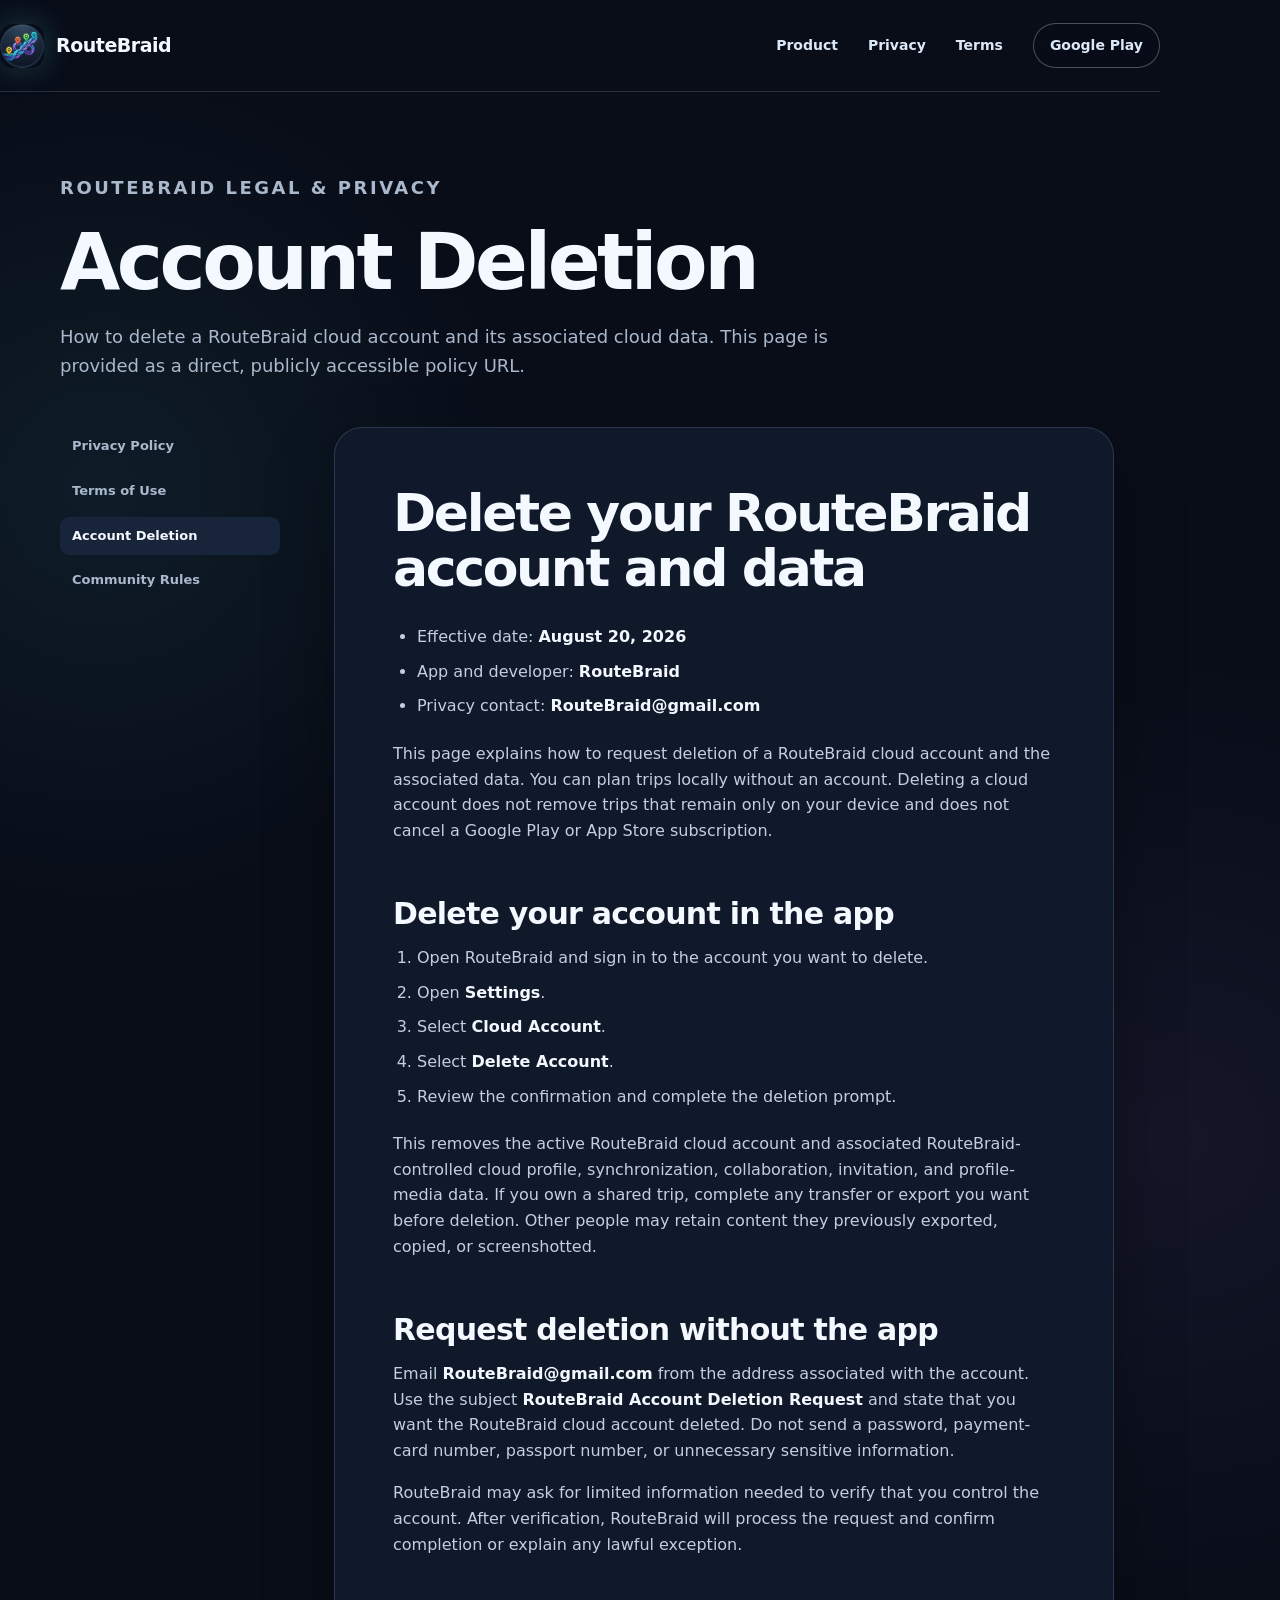
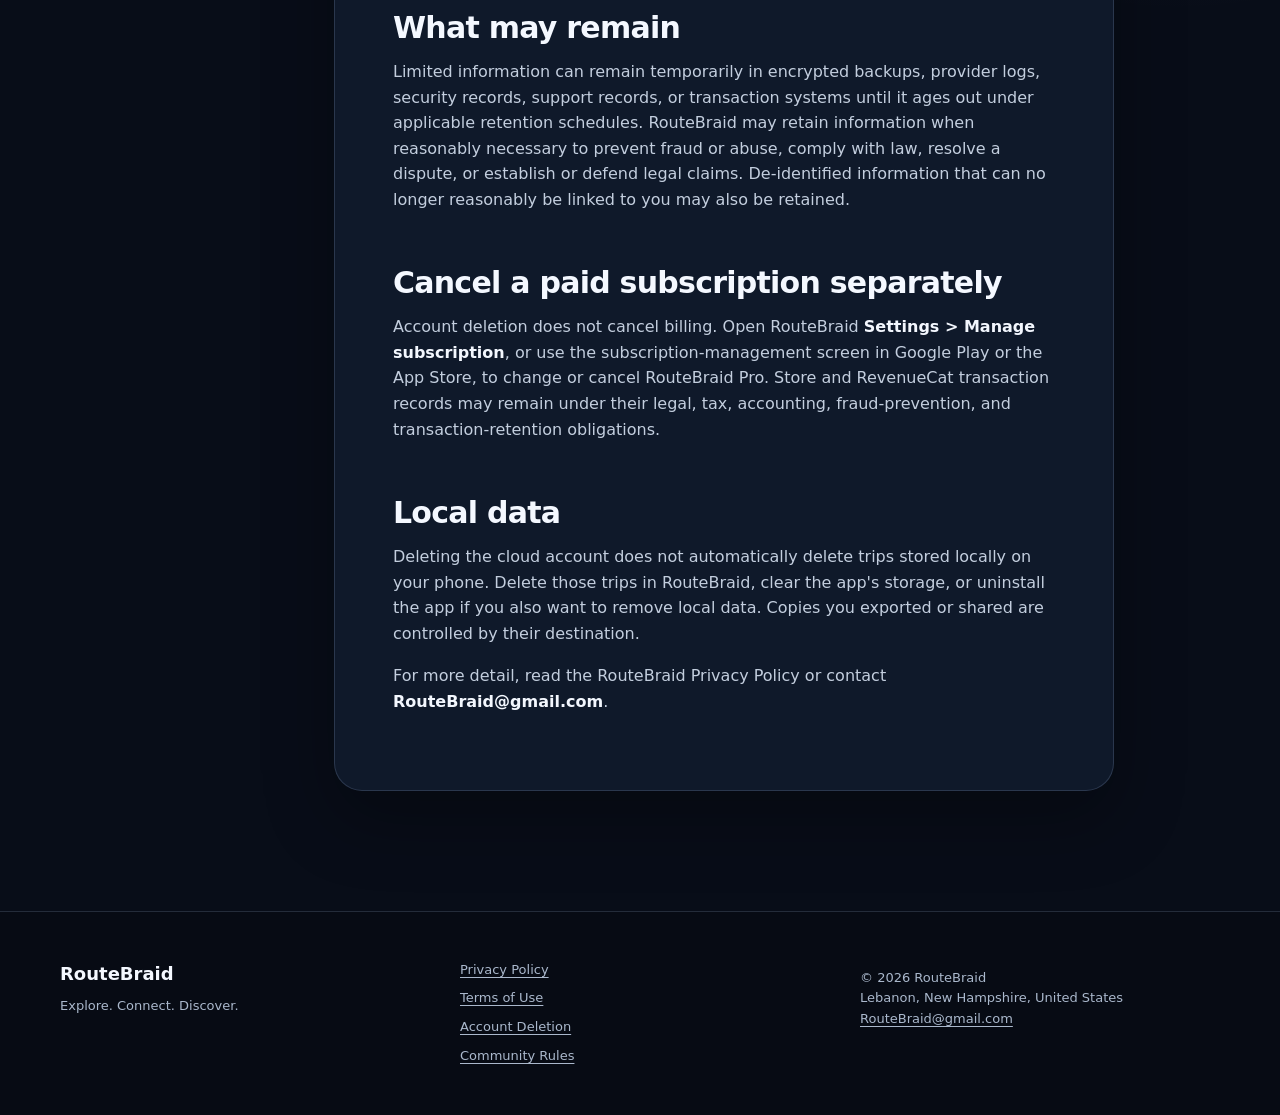
==== account-deletion/index.html @ 851195bb "init" ====
<!doctype html>
<html lang="en">
<head>
  <meta charset="utf-8">
  <meta name="viewport" content="width=device-width, initial-scale=1">
  <meta name="theme-color" content="#0b1020">
  <meta name="description" content="How to delete a RouteBraid cloud account and its associated cloud data.">
  <meta property="og:type" content="article">
  <meta property="og:title" content="Account Deletion · RouteBraid">
  <meta property="og:description" content="How to delete a RouteBraid cloud account and its associated cloud data.">
  <title>Account Deletion · RouteBraid</title>
  <link rel="icon" href="../assets/app-icon.png">
  <link rel="stylesheet" href="../assets/styles.css">
</head>
<body class="legal-page">
  <a class="skip-link" href="#document">Skip to document</a>
  <header class="site-header">
    <a class="brand" href="../" aria-label="RouteBraid home">
      <img src="../assets/app-icon.png" alt="" width="44" height="44">
      <span>RouteBraid</span>
    </a>
    <nav class="site-nav" aria-label="Primary navigation">
      <a href="../">Product</a>
      <a href="../privacy/">Privacy</a>
      <a href="../terms/">Terms</a>
      <a class="nav-cta" href="https://play.google.com/store/apps/details?id=com.routebraid.app" rel="noopener">Google Play</a>
    </nav>
  </header>
  <main class="legal-main shell">
    <header class="legal-intro">
      <p class="eyebrow">RouteBraid legal &amp; privacy</p>
      <h1>Account Deletion</h1>
      <p>How to delete a RouteBraid cloud account and its associated cloud data. This page is provided as a direct, publicly accessible policy URL.</p>
    </header>
    <div class="legal-layout">
      <nav class="legal-side" aria-label="Legal documents">
        <a href="../privacy/">Privacy Policy</a>
<a href="../terms/">Terms of Use</a>
<a href="../account-deletion/" aria-current="page">Account Deletion</a>
<a href="../community/">Community Rules</a>
      </nav>
      <article class="legal-document" id="document">
        <h1>Delete your RouteBraid account and data</h1>
<ul>
<li>Effective date: <strong>August 20, 2026</strong></li>
<li>App and developer: <strong>RouteBraid</strong></li>
<li>Privacy contact: <strong>RouteBraid@gmail.com</strong></li>
</ul>
<p>This page explains how to request deletion of a RouteBraid cloud account and the associated data. You can plan trips locally without an account. Deleting a cloud account does not remove trips that remain only on your device and does not cancel a Google Play or App Store subscription.</p>
<h2>Delete your account in the app</h2>
<ol>
<li>Open RouteBraid and sign in to the account you want to delete.</li>
<li>Open <strong>Settings</strong>.</li>
<li>Select <strong>Cloud Account</strong>.</li>
<li>Select <strong>Delete Account</strong>.</li>
<li>Review the confirmation and complete the deletion prompt.</li>
</ol>
<p>This removes the active RouteBraid cloud account and associated RouteBraid-controlled cloud profile, synchronization, collaboration, invitation, and profile-media data. If you own a shared trip, complete any transfer or export you want before deletion. Other people may retain content they previously exported, copied, or screenshotted.</p>
<h2>Request deletion without the app</h2>
<p>Email <strong>RouteBraid@gmail.com</strong> from the address associated with the account. Use the subject <strong>RouteBraid Account Deletion Request</strong> and state that you want the RouteBraid cloud account deleted. Do not send a password, payment-card number, passport number, or unnecessary sensitive information.</p>
<p>RouteBraid may ask for limited information needed to verify that you control the account. After verification, RouteBraid will process the request and confirm completion or explain any lawful exception.</p>
<h2>What may remain</h2>
<p>Limited information can remain temporarily in encrypted backups, provider logs, security records, support records, or transaction systems until it ages out under applicable retention schedules. RouteBraid may retain information when reasonably necessary to prevent fraud or abuse, comply with law, resolve a dispute, or establish or defend legal claims. De-identified information that can no longer reasonably be linked to you may also be retained.</p>
<h2>Cancel a paid subscription separately</h2>
<p>Account deletion does not cancel billing. Open RouteBraid <strong>Settings &gt; Manage subscription</strong>, or use the subscription-management screen in Google Play or the App Store, to change or cancel RouteBraid Pro. Store and RevenueCat transaction records may remain under their legal, tax, accounting, fraud-prevention, and transaction-retention obligations.</p>
<h2>Local data</h2>
<p>Deleting the cloud account does not automatically delete trips stored locally on your phone. Delete those trips in RouteBraid, clear the app's storage, or uninstall the app if you also want to remove local data. Copies you exported or shared are controlled by their destination.</p>
<p>For more detail, read the RouteBraid Privacy Policy or contact <strong>RouteBraid@gmail.com</strong>.</p>
      </article>
    </div>
  </main>
  <footer class="site-footer">
    <div class="shell footer-grid">
      <div><strong>RouteBraid</strong><p>Explore. Connect. Discover.</p></div>
      <nav aria-label="Legal navigation"><a href="../privacy/">Privacy Policy</a>
<a href="../terms/">Terms of Use</a>
<a href="../account-deletion/" aria-current="page">Account Deletion</a>
<a href="../community/">Community Rules</a></nav>
      <p>© 2026 RouteBraid<br>Lebanon, New Hampshire, United States<br><a href="mailto:RouteBraid@gmail.com">RouteBraid@gmail.com</a></p>
    </div>
  </footer>
</body>
</html>
---- assets/styles.css ----
:root {
  color-scheme: dark;
  --bg: #080d18;
  --bg-raised: #0f1728;
  --surface: #131d30;
  --surface-soft: #18243a;
  --line: rgba(168, 193, 231, 0.18);
  --text: #f4f8ff;
  --muted: #aab8cc;
  --cyan: #62e8f5;
  --violet: #b98cff;
  --primary: #8b6df6;
  --primary-strong: #7658ef;
  --shadow: 0 28px 70px rgba(0, 0, 0, 0.3);
  font-family: Inter, ui-sans-serif, system-ui, -apple-system, BlinkMacSystemFont, "Segoe UI", sans-serif;
}

* { box-sizing: border-box; }

html {
  scroll-behavior: smooth;
  background: var(--bg);
}

body {
  margin: 0;
  background:
    radial-gradient(circle at 8% 18%, rgba(98, 232, 245, 0.07), transparent 26rem),
    radial-gradient(circle at 92% 42%, rgba(185, 140, 255, 0.07), transparent 30rem),
    var(--bg);
  color: var(--text);
  font-family: inherit;
  line-height: 1.6;
}

img { max-width: 100%; }
a { color: inherit; }

.skip-link {
  position: fixed;
  z-index: 100;
  top: 12px;
  left: 12px;
  padding: 10px 14px;
  border-radius: 8px;
  background: #fff;
  color: #101524;
  transform: translateY(-150%);
}

.skip-link:focus { transform: translateY(0); }

.shell {
  width: min(1160px, calc(100% - 40px));
  margin-inline: auto;
}

.site-header {
  position: absolute;
  z-index: 10;
  top: 0;
  left: 50%;
  display: flex;
  width: min(1160px, calc(100% - 40px));
  min-height: 92px;
  align-items: center;
  justify-content: space-between;
  gap: 28px;
  border-bottom: 1px solid rgba(255, 255, 255, 0.14);
  transform: translateX(-50%);
}

.brand {
  display: inline-flex;
  align-items: center;
  gap: 12px;
  font-size: 19px;
  font-weight: 850;
  letter-spacing: -0.025em;
  text-decoration: none;
}

.brand img {
  width: 44px;
  height: 44px;
  border-radius: 13px;
  box-shadow: 0 0 32px rgba(98, 232, 245, 0.22);
}

.site-nav {
  display: flex;
  align-items: center;
  gap: clamp(14px, 2.4vw, 30px);
  color: #dce8f8;
  font-size: 14px;
  font-weight: 700;
}

.site-nav a { text-decoration: none; }
.site-nav a:hover { color: var(--cyan); }

.site-nav .nav-cta {
  padding: 10px 16px;
  border: 1px solid rgba(255, 255, 255, 0.28);
  border-radius: 999px;
  background: rgba(8, 13, 24, 0.42);
  backdrop-filter: blur(10px);
}

.hero {
  position: relative;
  display: grid;
  min-height: 780px;
  align-items: end;
  overflow: hidden;
  border-bottom: 1px solid var(--line);
}

.hero-image,
.hero-shade {
  position: absolute;
  inset: 0;
}

.hero-image {
  background-image: url("routebraid-hero.jpg");
  background-position: center;
  background-size: cover;
  transform: scale(1.025);
}

.hero-shade {
  background:
    linear-gradient(90deg, rgba(4, 8, 17, 0.97) 0%, rgba(4, 8, 17, 0.84) 38%, rgba(4, 8, 17, 0.16) 74%),
    linear-gradient(0deg, #080d18 0%, transparent 44%);
}

.hero-content {
  position: relative;
  z-index: 1;
  padding-top: 170px;
  padding-bottom: 116px;
}

.eyebrow {
  margin: 0 0 18px;
  color: var(--cyan);
  font-size: 12px;
  font-weight: 850;
  letter-spacing: 0.14em;
  text-transform: uppercase;
}

.status-dot {
  display: inline-block;
  width: 8px;
  height: 8px;
  margin-right: 9px;
  border-radius: 50%;
  background: #50e5ae;
  box-shadow: 0 0 15px #50e5ae;
}

h1,
h2,
h3 {
  margin-top: 0;
  line-height: 1.06;
  letter-spacing: -0.045em;
}

h1 {
  max-width: 760px;
  margin-bottom: 25px;
  font-size: clamp(52px, 7.4vw, 92px);
}

h2 { font-size: clamp(38px, 5.2vw, 68px); }
h3 { font-size: 24px; }

.hero-copy {
  max-width: 675px;
  margin: 0 0 34px;
  color: #c4d1e2;
  font-size: clamp(18px, 2.2vw, 22px);
}

.hero-actions {
  display: flex;
  flex-wrap: wrap;
  gap: 12px;
}

.button {
  display: inline-flex;
  min-height: 50px;
  align-items: center;
  justify-content: center;
  padding: 13px 21px;
  border: 1px solid transparent;
  border-radius: 13px;
  font-weight: 800;
  text-decoration: none;
  transition: transform 150ms ease, border-color 150ms ease, background 150ms ease;
}

.button:hover { transform: translateY(-2px); }

.button-primary {
  background: linear-gradient(135deg, var(--primary-strong), #9c72f4);
  box-shadow: 0 15px 38px rgba(118, 88, 239, 0.26);
  color: #fff;
}

.button-quiet {
  border-color: rgba(255, 255, 255, 0.24);
  background: rgba(10, 16, 29, 0.64);
  color: #eef5ff;
}

.availability {
  margin: 15px 0 0;
  color: #91a3bb;
  font-size: 12px;
}

.signal-strip {
  border-bottom: 1px solid var(--line);
  background: rgba(15, 23, 40, 0.84);
}

.signal-grid {
  display: grid;
  grid-template-columns: repeat(4, 1fr);
  padding-block: 23px;
  color: var(--muted);
  font-size: 13px;
}

.signal-grid span {
  padding: 3px 18px;
  border-right: 1px solid var(--line);
  text-align: center;
}

.signal-grid span:first-child { padding-left: 0; }
.signal-grid span:last-child { padding-right: 0; border-right: 0; }
.signal-grid strong { color: var(--text); }

.section { padding-block: clamp(84px, 11vw, 148px); }

.section-heading {
  display: grid;
  max-width: 970px;
  grid-template-columns: minmax(0, 1.25fr) minmax(280px, 0.75fr);
  gap: 20px 70px;
  align-items: end;
  margin-bottom: 56px;
}

.section-heading .eyebrow { grid-column: 1 / -1; margin-bottom: -1px; }
.section-heading h2 { margin-bottom: 0; }
.section-heading > p:last-child { margin: 0 0 7px; color: var(--muted); font-size: 18px; }

.feature-grid {
  display: grid;
  grid-template-columns: repeat(2, minmax(0, 1fr));
  gap: 16px;
}

.feature-card {
  position: relative;
  min-height: 265px;
  padding: clamp(26px, 4vw, 42px);
  overflow: hidden;
  border: 1px solid var(--line);
  border-radius: 24px;
  background: linear-gradient(145deg, rgba(24, 36, 58, 0.94), rgba(13, 22, 38, 0.96));
  box-shadow: 0 15px 50px rgba(0, 0, 0, 0.14);
}

.feature-card::after {
  position: absolute;
  right: -70px;
  bottom: -100px;
  width: 230px;
  height: 230px;
  border: 1px solid rgba(98, 232, 245, 0.12);
  border-radius: 50%;
  box-shadow: 0 0 80px rgba(98, 232, 245, 0.08) inset;
  content: "";
}

.feature-wide { grid-column: 1 / -1; min-height: 300px; }
.feature-wide p { max-width: 650px; }
.feature-accent { border-color: rgba(185, 140, 255, 0.36); }

.feature-number {
  display: block;
  margin-bottom: 66px;
  color: var(--cyan);
  font-size: 12px;
  font-weight: 850;
  letter-spacing: 0.14em;
}

.feature-card h3 { max-width: 600px; margin-bottom: 13px; }
.feature-card p { position: relative; z-index: 1; max-width: 520px; margin: 0; color: var(--muted); }

.process-section {
  border-block: 1px solid var(--line);
  background: linear-gradient(135deg, rgba(19, 29, 48, 0.82), rgba(8, 13, 24, 0.6));
}

.process-layout {
  display: grid;
  grid-template-columns: 0.8fr 1.2fr;
  gap: 70px;
}

.section-heading.compact {
  display: block;
  margin: 0;
}

.process-list {
  margin: 0;
  padding: 0;
  list-style: none;
}

.process-list li {
  display: grid;
  grid-template-columns: 48px 1fr;
  gap: 20px;
  padding: 25px 0;
  border-top: 1px solid var(--line);
}

.process-list li:last-child { border-bottom: 1px solid var(--line); }
.process-list > li > span { color: var(--cyan); font-weight: 850; }
.process-list strong { font-size: 19px; }
.process-list p { margin: 5px 0 0; color: var(--muted); }

.privacy-panel {
  display: grid;
  grid-template-columns: 1fr 0.9fr;
  gap: 70px;
  align-items: start;
}

.privacy-panel h2 { margin-bottom: 0; }
.privacy-copy > p { margin-top: 38px; color: var(--muted); font-size: 18px; }

.text-links {
  display: grid;
  gap: 0;
  margin-top: 34px;
  border-top: 1px solid var(--line);
}

.text-links a {
  display: flex;
  justify-content: space-between;
  padding: 17px 0;
  border-bottom: 1px solid var(--line);
  font-weight: 800;
  text-decoration: none;
}

.text-links a:hover { color: var(--cyan); }

.final-cta {
  margin-bottom: 110px;
  padding: clamp(42px, 7vw, 78px);
  border: 1px solid rgba(185, 140, 255, 0.3);
  border-radius: 30px;
  background:
    radial-gradient(circle at 90% 10%, rgba(98, 232, 245, 0.14), transparent 22rem),
    linear-gradient(140deg, #1a2540, #141a31);
  box-shadow: var(--shadow);
}

.final-cta h2 { max-width: 830px; margin-bottom: 35px; }

.site-footer {
  padding: 48px 0;
  border-top: 1px solid var(--line);
  background: #070b14;
}

.footer-grid {
  display: grid;
  grid-template-columns: 1fr 1fr 1fr;
  gap: 40px;
  color: var(--muted);
  font-size: 13px;
}

.footer-grid strong { color: var(--text); font-size: 18px; }
.footer-grid p { margin: 8px 0 0; }
.footer-grid nav { display: grid; align-content: start; gap: 8px; }
.footer-grid a { text-underline-offset: 3px; }

/* Legal pages */
.legal-page .site-header {
  position: relative;
  left: auto;
  transform: none;
}

.legal-page .site-nav a[aria-current="page"] { color: var(--cyan); }

.legal-main {
  padding: 82px 0 120px;
}

.legal-intro {
  max-width: 820px;
  margin-bottom: 46px;
}

.legal-intro h1 {
  margin-bottom: 20px;
  font-size: clamp(46px, 6.5vw, 78px);
}

.legal-intro p { color: var(--muted); font-size: 18px; }

.legal-layout {
  display: grid;
  grid-template-columns: 220px minmax(0, 780px);
  gap: 54px;
  align-items: start;
}

.legal-side {
  position: sticky;
  top: 28px;
  display: grid;
  gap: 6px;
}

.legal-side a {
  padding: 9px 12px;
  border-radius: 9px;
  color: var(--muted);
  font-size: 13px;
  font-weight: 700;
  text-decoration: none;
}

.legal-side a:hover,
.legal-side a[aria-current="page"] {
  background: var(--surface-soft);
  color: var(--text);
}

.legal-document {
  padding: clamp(28px, 5vw, 58px);
  border: 1px solid var(--line);
  border-radius: 28px;
  background: rgba(17, 27, 45, 0.92);
  box-shadow: var(--shadow);
}

.legal-document h1 {
  margin-bottom: 28px;
  font-size: clamp(34px, 5vw, 52px);
}

.legal-document h2 {
  margin: 46px 0 15px;
  padding-top: 9px;
  font-size: clamp(23px, 3.5vw, 30px);
  letter-spacing: -0.025em;
}

.legal-document p,
.legal-document li { color: #c3cede; }
.legal-document p { margin: 0 0 17px; }
.legal-document ul,
.legal-document ol { margin: 0 0 22px; padding-left: 24px; }
.legal-document li + li { margin-top: 9px; }
.legal-document strong { color: #f3f7fe; }
.legal-document a { color: var(--cyan); }

a:focus-visible,
.button:focus-visible {
  outline: 3px solid var(--cyan);
  outline-offset: 4px;
}

@media (max-width: 820px) {
  .site-header { min-height: 78px; }
  .site-nav a:not(.nav-cta) { display: none; }
  .hero { min-height: 720px; }
  .hero-shade {
    background:
      linear-gradient(90deg, rgba(4, 8, 17, 0.95), rgba(4, 8, 17, 0.52)),
      linear-gradient(0deg, #080d18 0%, transparent 52%);
  }
  .hero-content { padding-bottom: 84px; }
  .signal-grid { grid-template-columns: repeat(2, 1fr); row-gap: 14px; }
  .signal-grid span:nth-child(2) { border-right: 0; }
  .section-heading,
  .process-layout,
  .privacy-panel { grid-template-columns: 1fr; }
  .section-heading { gap: 20px; }
  .process-layout,
  .privacy-panel { gap: 44px; }
  .privacy-copy > p { margin-top: 0; }
  .legal-layout { grid-template-columns: 1fr; gap: 24px; }
  .legal-side {
    position: static;
    display: flex;
    padding-bottom: 8px;
    overflow-x: auto;
  }
  .legal-side a { flex: 0 0 auto; }
}

@media (max-width: 580px) {
  .shell,
  .site-header { width: min(100% - 28px, 1160px); }
  .brand img { width: 38px; height: 38px; }
  .site-nav { gap: 8px; }
  .site-nav .nav-cta { padding: 8px 12px; font-size: 12px; }
  .hero { min-height: 700px; }
  .hero-image { background-position: 64% center; }
  .hero-content { padding-top: 145px; }
  h1 { font-size: clamp(46px, 15vw, 66px); }
  .signal-grid { grid-template-columns: 1fr; }
  .signal-grid span { border-right: 0; text-align: left; padding-inline: 0; }
  .feature-grid { grid-template-columns: 1fr; }
  .feature-wide { grid-column: auto; }
  .feature-number { margin-bottom: 42px; }
  .footer-grid { grid-template-columns: 1fr; }
  .legal-main { padding-top: 48px; }
  .legal-document { border-radius: 20px; }
}

@media (prefers-reduced-motion: reduce) {
  html { scroll-behavior: auto; }
  .button { transition: none; }
}

@media print {
  :root { color-scheme: light; }
  body,
  .legal-page { background: #fff; color: #111; }
  .site-header,
  .legal-side,
  .site-footer { display: none; }
  .legal-main { padding: 0; }
  .legal-layout { display: block; }
  .legal-document { padding: 0; border: 0; box-shadow: none; background: #fff; }
  .legal-document p,
  .legal-document li { color: #222; }
  .legal-document strong { color: #111; }
}
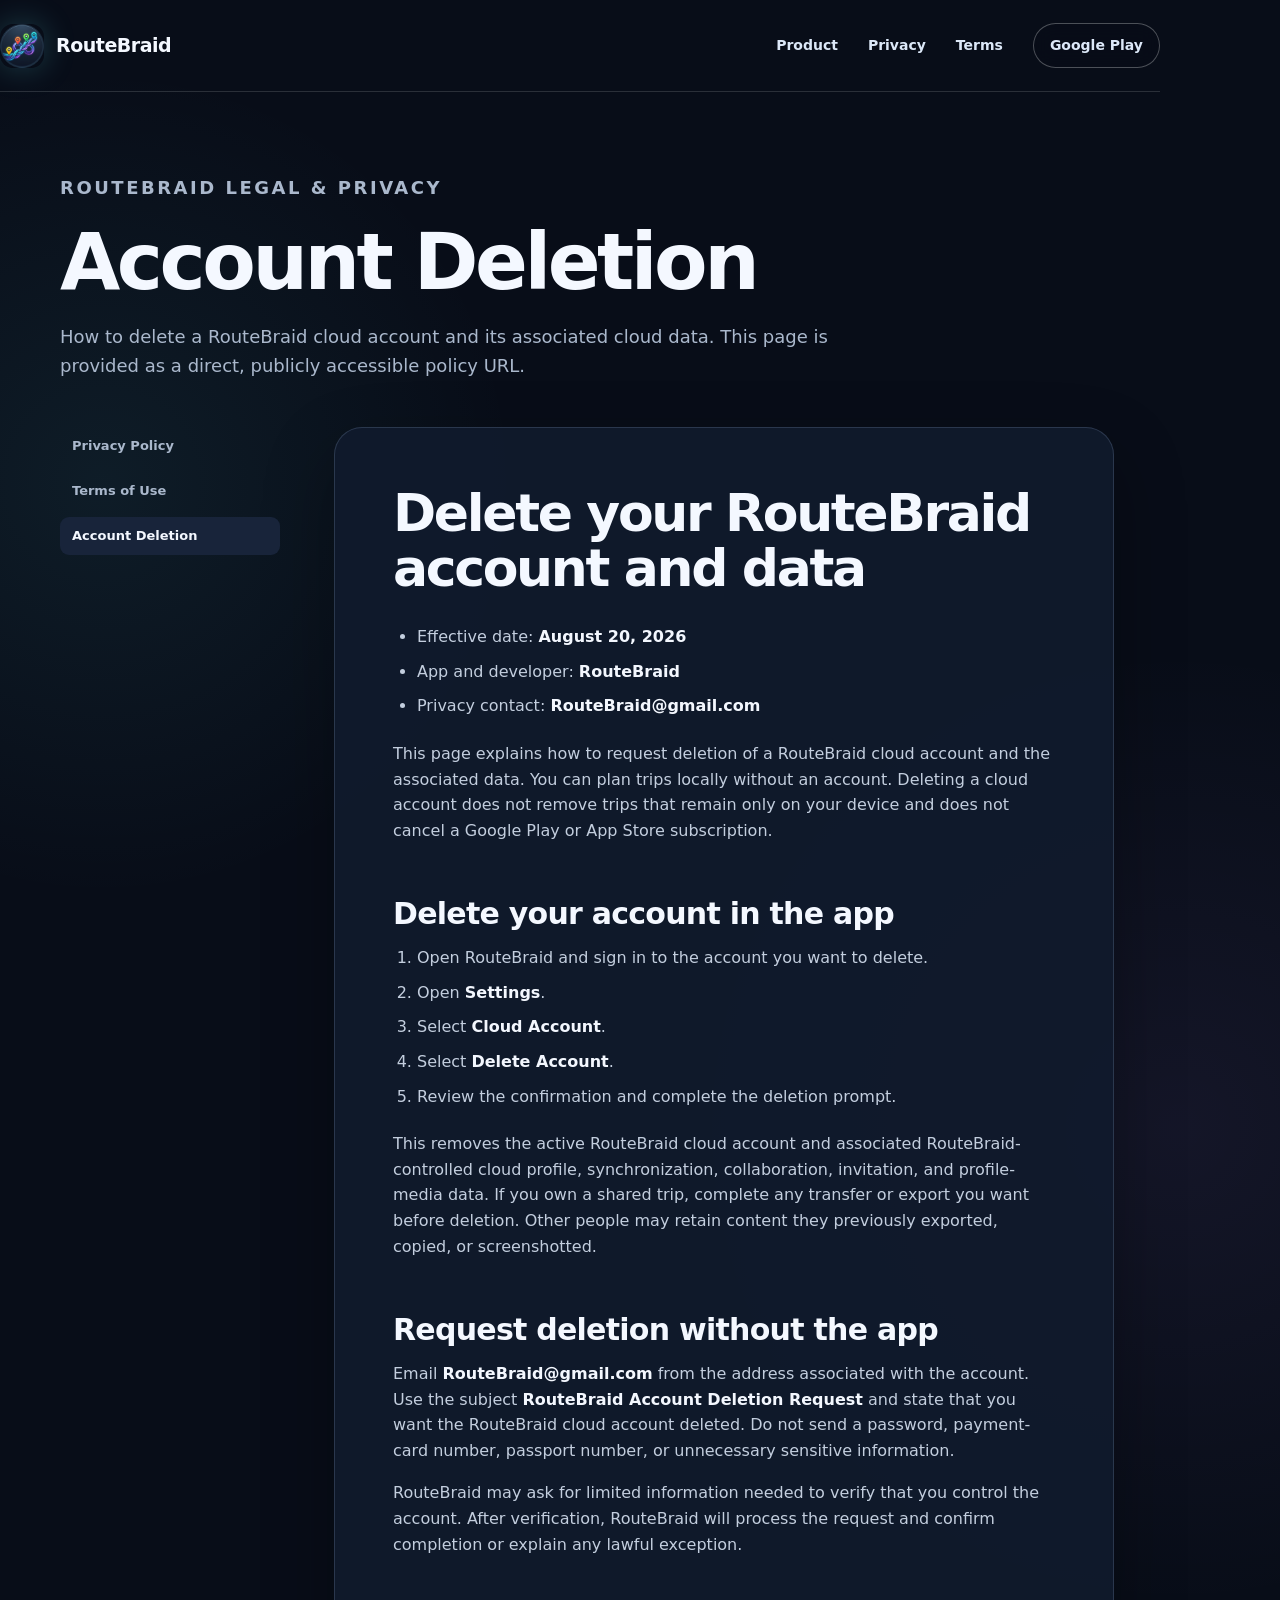
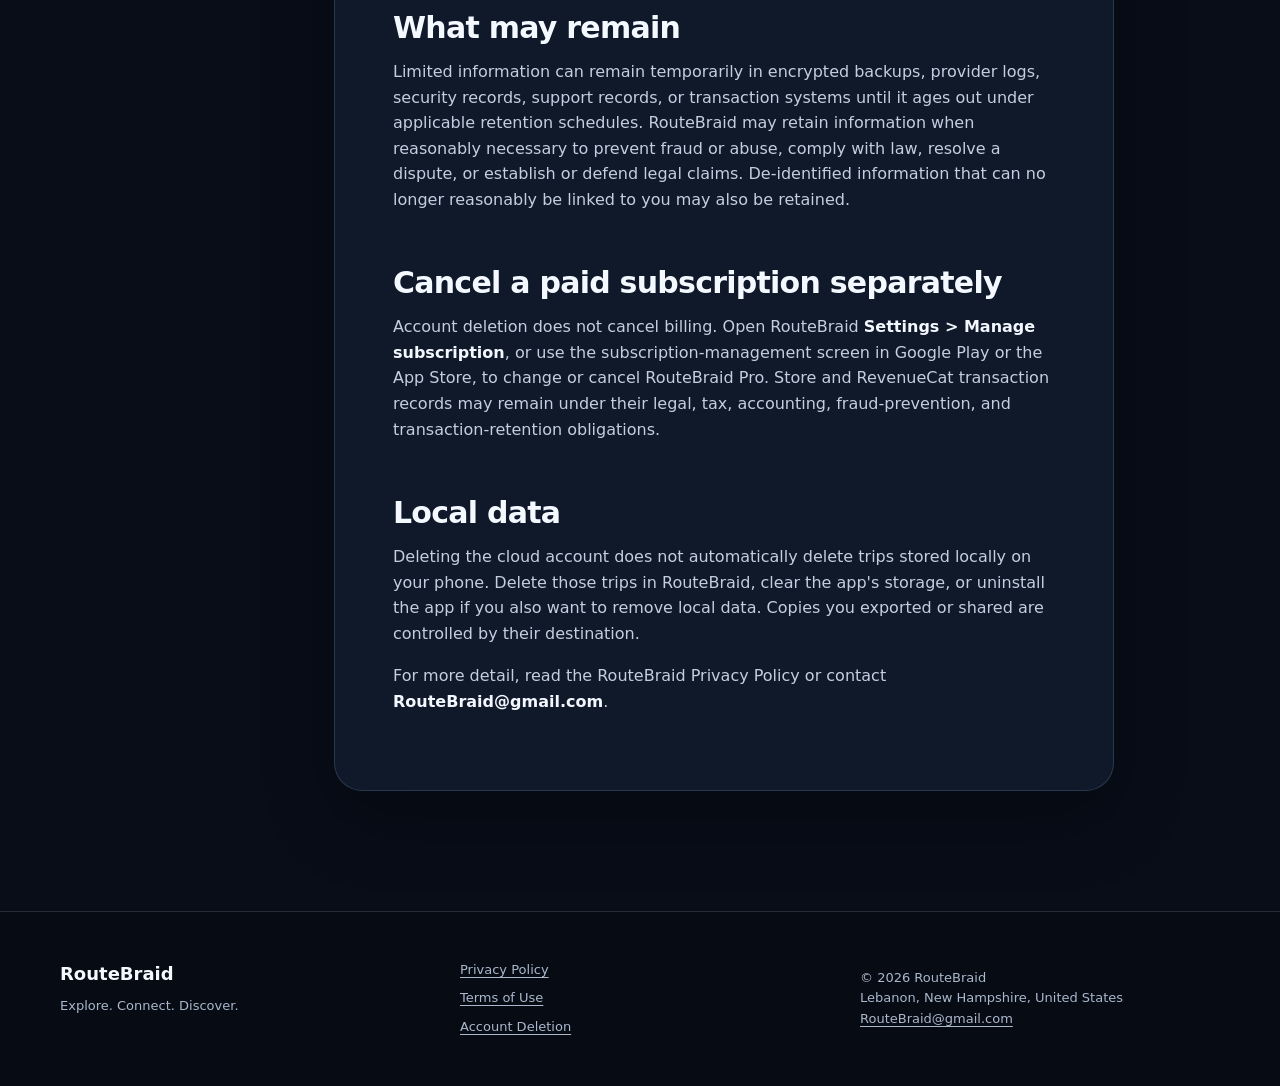
==== commit 4e4f6450: "site update" ====
--- a/account-deletion/index.html
+++ b/account-deletion/index.html
@@ -37,7 +37,6 @@
         <a href="../privacy/">Privacy Policy</a>
 <a href="../terms/">Terms of Use</a>
 <a href="../account-deletion/" aria-current="page">Account Deletion</a>
-<a href="../community/">Community Rules</a>
       </nav>
       <article class="legal-document" id="document">
         <h1>Delete your RouteBraid account and data</h1>
@@ -74,8 +73,7 @@
       <div><strong>RouteBraid</strong><p>Explore. Connect. Discover.</p></div>
       <nav aria-label="Legal navigation"><a href="../privacy/">Privacy Policy</a>
 <a href="../terms/">Terms of Use</a>
-<a href="../account-deletion/" aria-current="page">Account Deletion</a>
-<a href="../community/">Community Rules</a></nav>
+<a href="../account-deletion/" aria-current="page">Account Deletion</a></nav>
       <p>© 2026 RouteBraid<br>Lebanon, New Hampshire, United States<br><a href="mailto:RouteBraid@gmail.com">RouteBraid@gmail.com</a></p>
     </div>
   </footer>
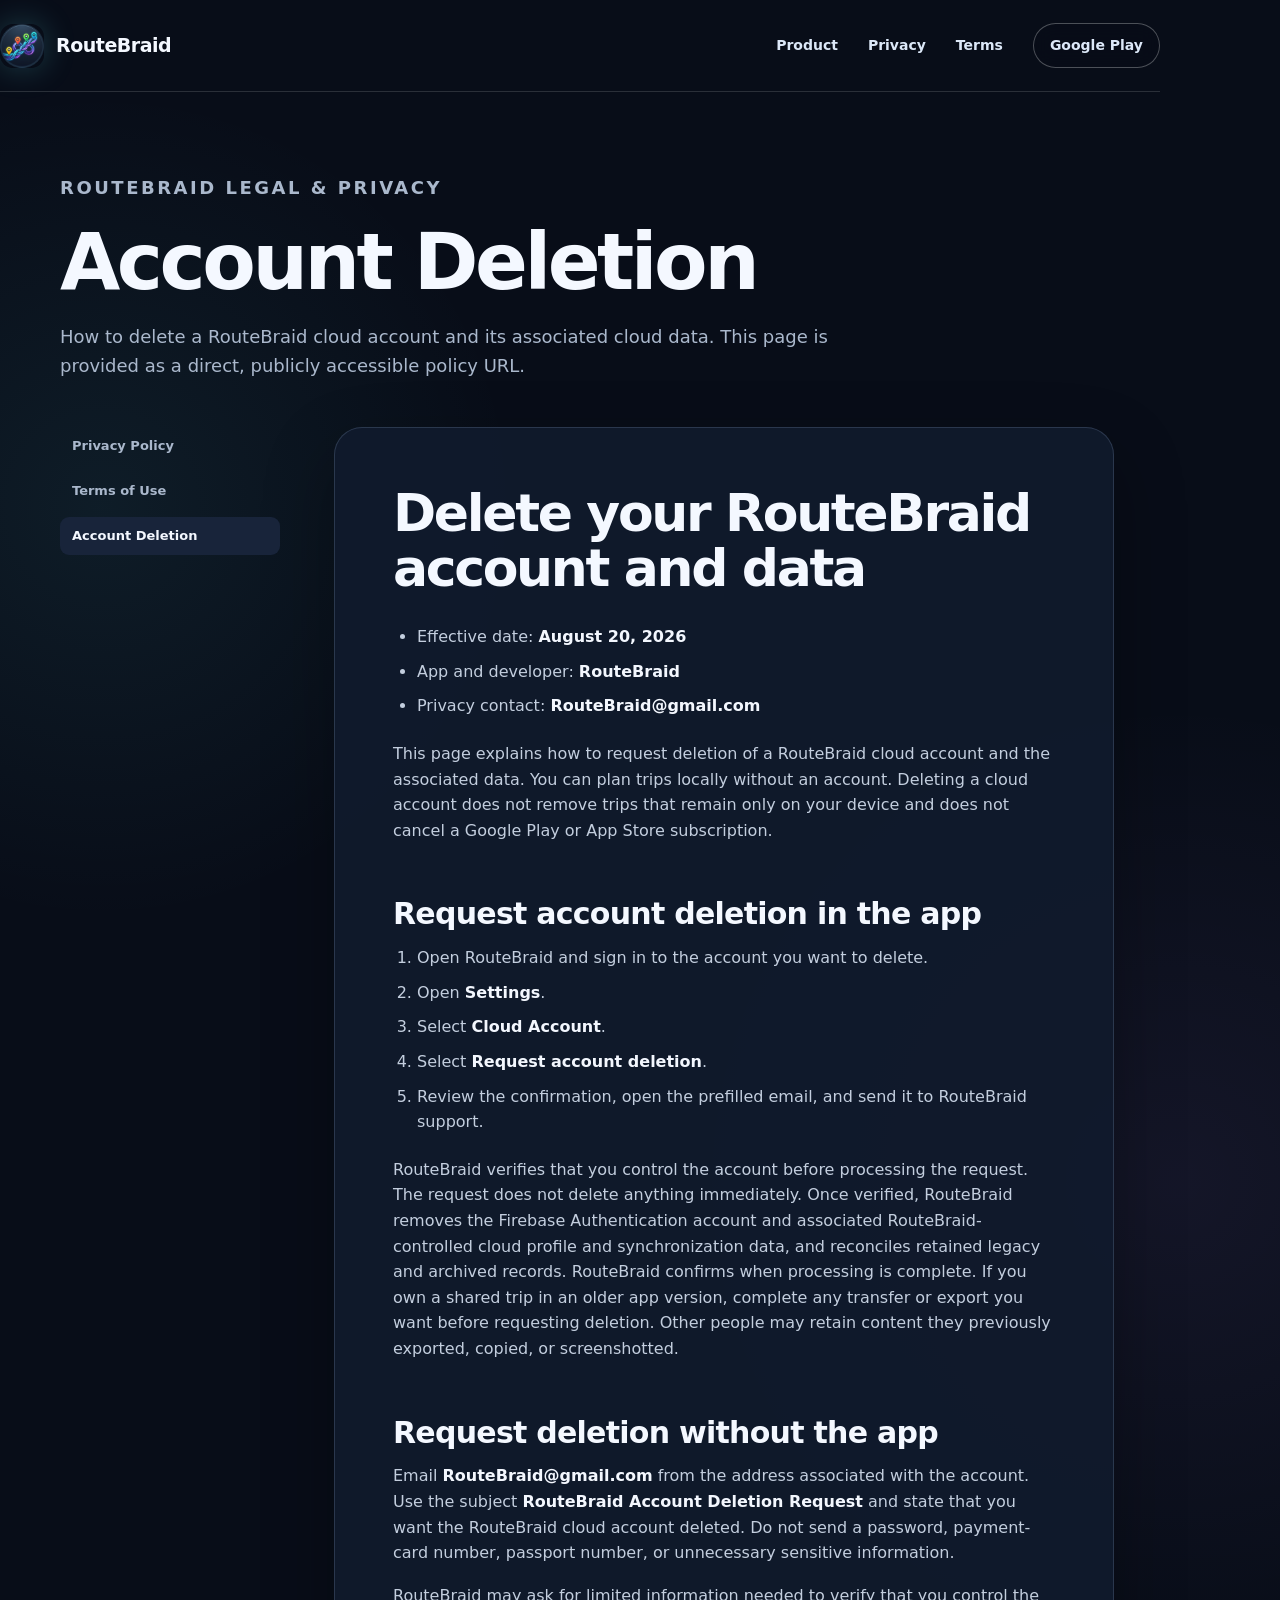
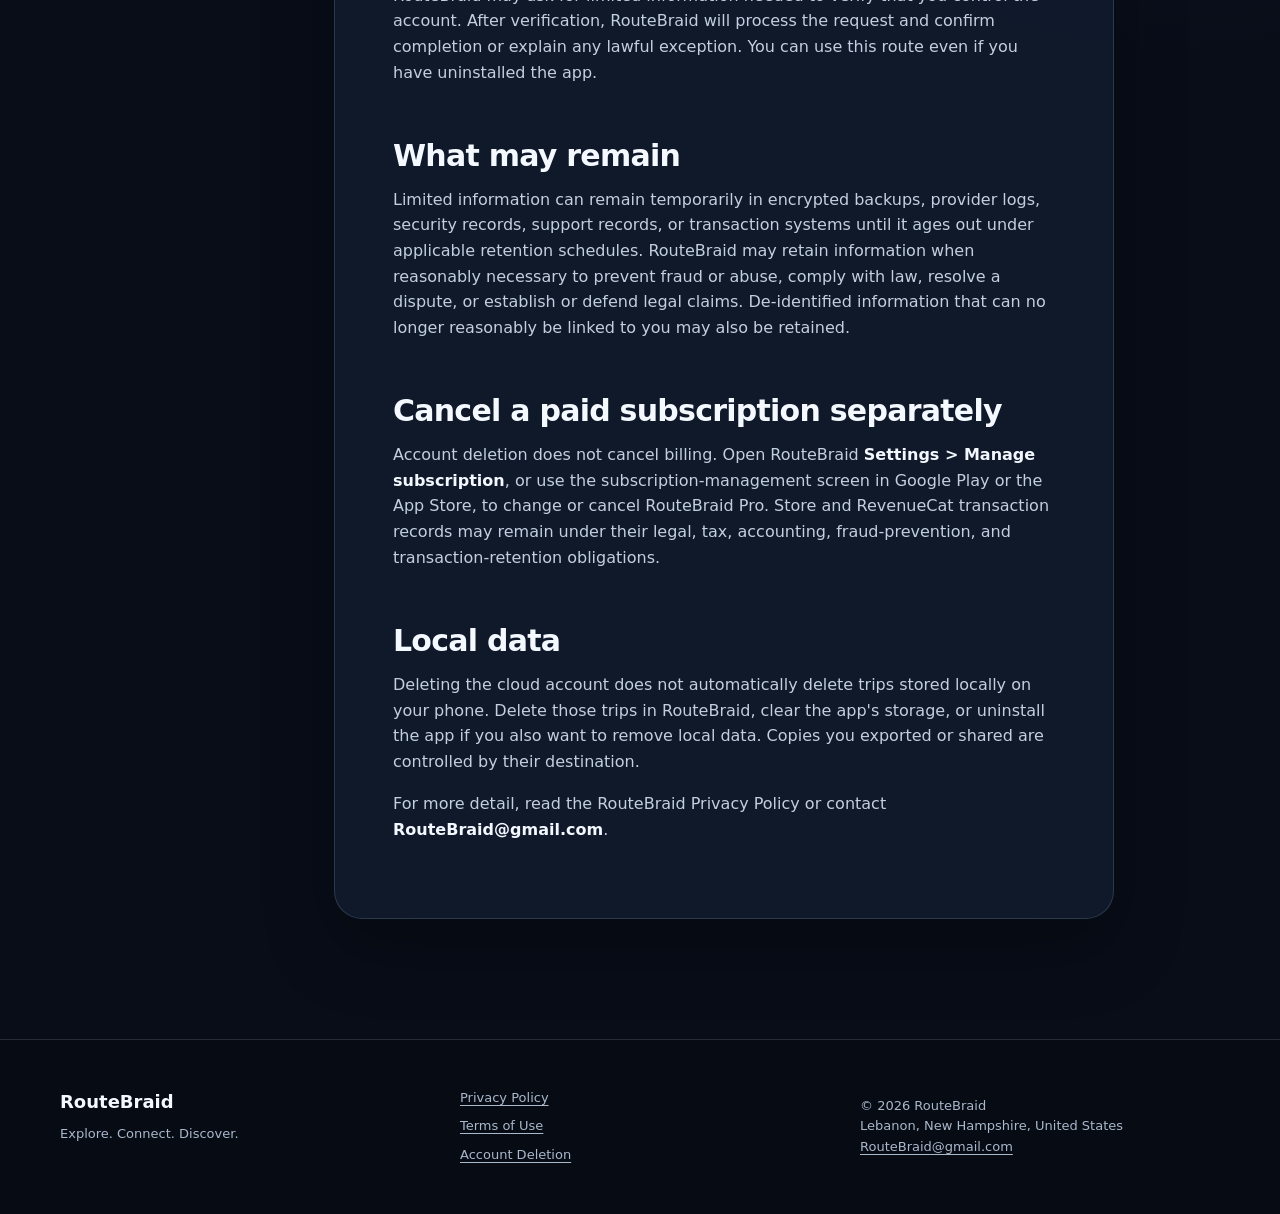
==== commit 58702073: "account deletion" ====
--- a/account-deletion/index.html
+++ b/account-deletion/index.html
@@ -46,18 +46,18 @@
 <li>Privacy contact: <strong>RouteBraid@gmail.com</strong></li>
 </ul>
 <p>This page explains how to request deletion of a RouteBraid cloud account and the associated data. You can plan trips locally without an account. Deleting a cloud account does not remove trips that remain only on your device and does not cancel a Google Play or App Store subscription.</p>
-<h2>Delete your account in the app</h2>
+<h2>Request account deletion in the app</h2>
 <ol>
 <li>Open RouteBraid and sign in to the account you want to delete.</li>
 <li>Open <strong>Settings</strong>.</li>
 <li>Select <strong>Cloud Account</strong>.</li>
-<li>Select <strong>Delete Account</strong>.</li>
-<li>Review the confirmation and complete the deletion prompt.</li>
+<li>Select <strong>Request account deletion</strong>.</li>
+<li>Review the confirmation, open the prefilled email, and send it to RouteBraid support.</li>
 </ol>
-<p>This removes the active RouteBraid cloud account and associated RouteBraid-controlled cloud profile, synchronization, collaboration, invitation, and profile-media data. If you own a shared trip, complete any transfer or export you want before deletion. Other people may retain content they previously exported, copied, or screenshotted.</p>
+<p>RouteBraid verifies that you control the account before processing the request. The request does not delete anything immediately. Once verified, RouteBraid removes the Firebase Authentication account and associated RouteBraid-controlled cloud profile and synchronization data, and reconciles retained legacy and archived records. RouteBraid confirms when processing is complete. If you own a shared trip in an older app version, complete any transfer or export you want before requesting deletion. Other people may retain content they previously exported, copied, or screenshotted.</p>
 <h2>Request deletion without the app</h2>
 <p>Email <strong>RouteBraid@gmail.com</strong> from the address associated with the account. Use the subject <strong>RouteBraid Account Deletion Request</strong> and state that you want the RouteBraid cloud account deleted. Do not send a password, payment-card number, passport number, or unnecessary sensitive information.</p>
-<p>RouteBraid may ask for limited information needed to verify that you control the account. After verification, RouteBraid will process the request and confirm completion or explain any lawful exception.</p>
+<p>RouteBraid may ask for limited information needed to verify that you control the account. After verification, RouteBraid will process the request and confirm completion or explain any lawful exception. You can use this route even if you have uninstalled the app.</p>
 <h2>What may remain</h2>
 <p>Limited information can remain temporarily in encrypted backups, provider logs, security records, support records, or transaction systems until it ages out under applicable retention schedules. RouteBraid may retain information when reasonably necessary to prevent fraud or abuse, comply with law, resolve a dispute, or establish or defend legal claims. De-identified information that can no longer reasonably be linked to you may also be retained.</p>
 <h2>Cancel a paid subscription separately</h2>
